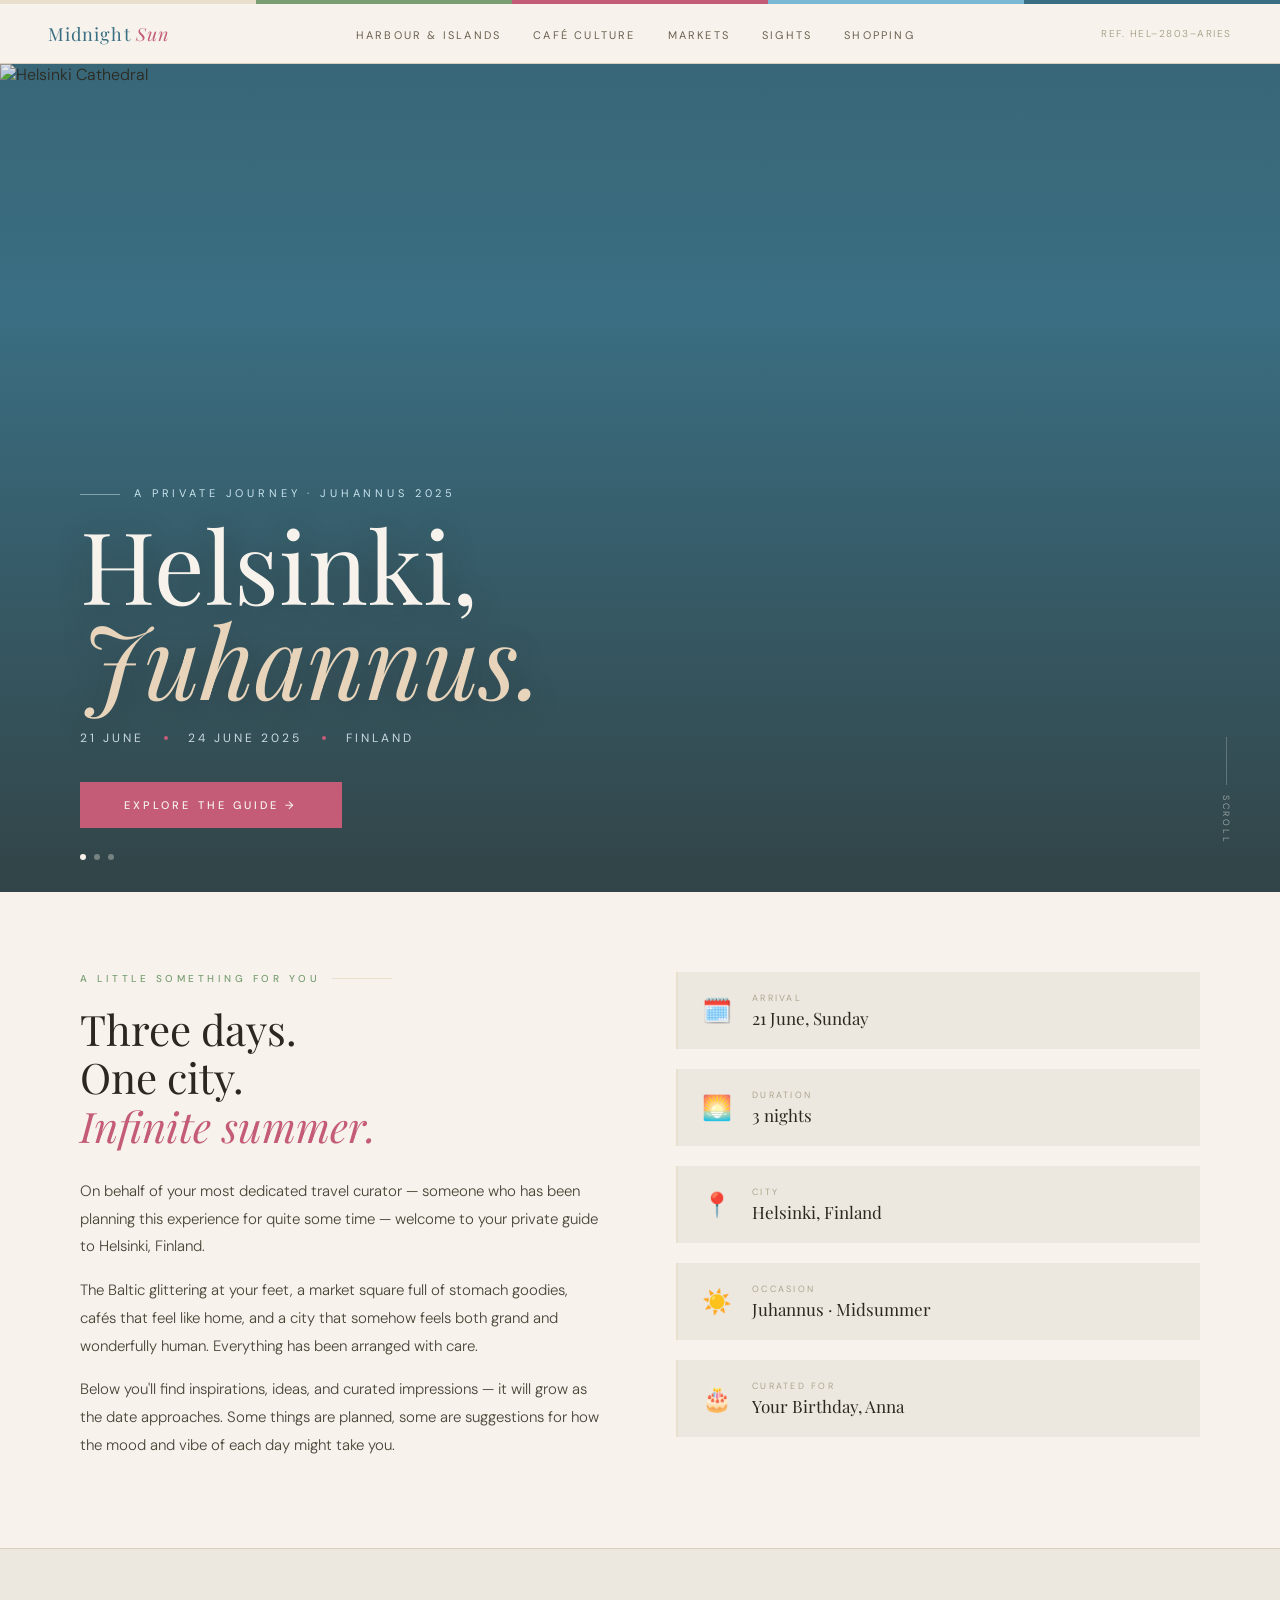
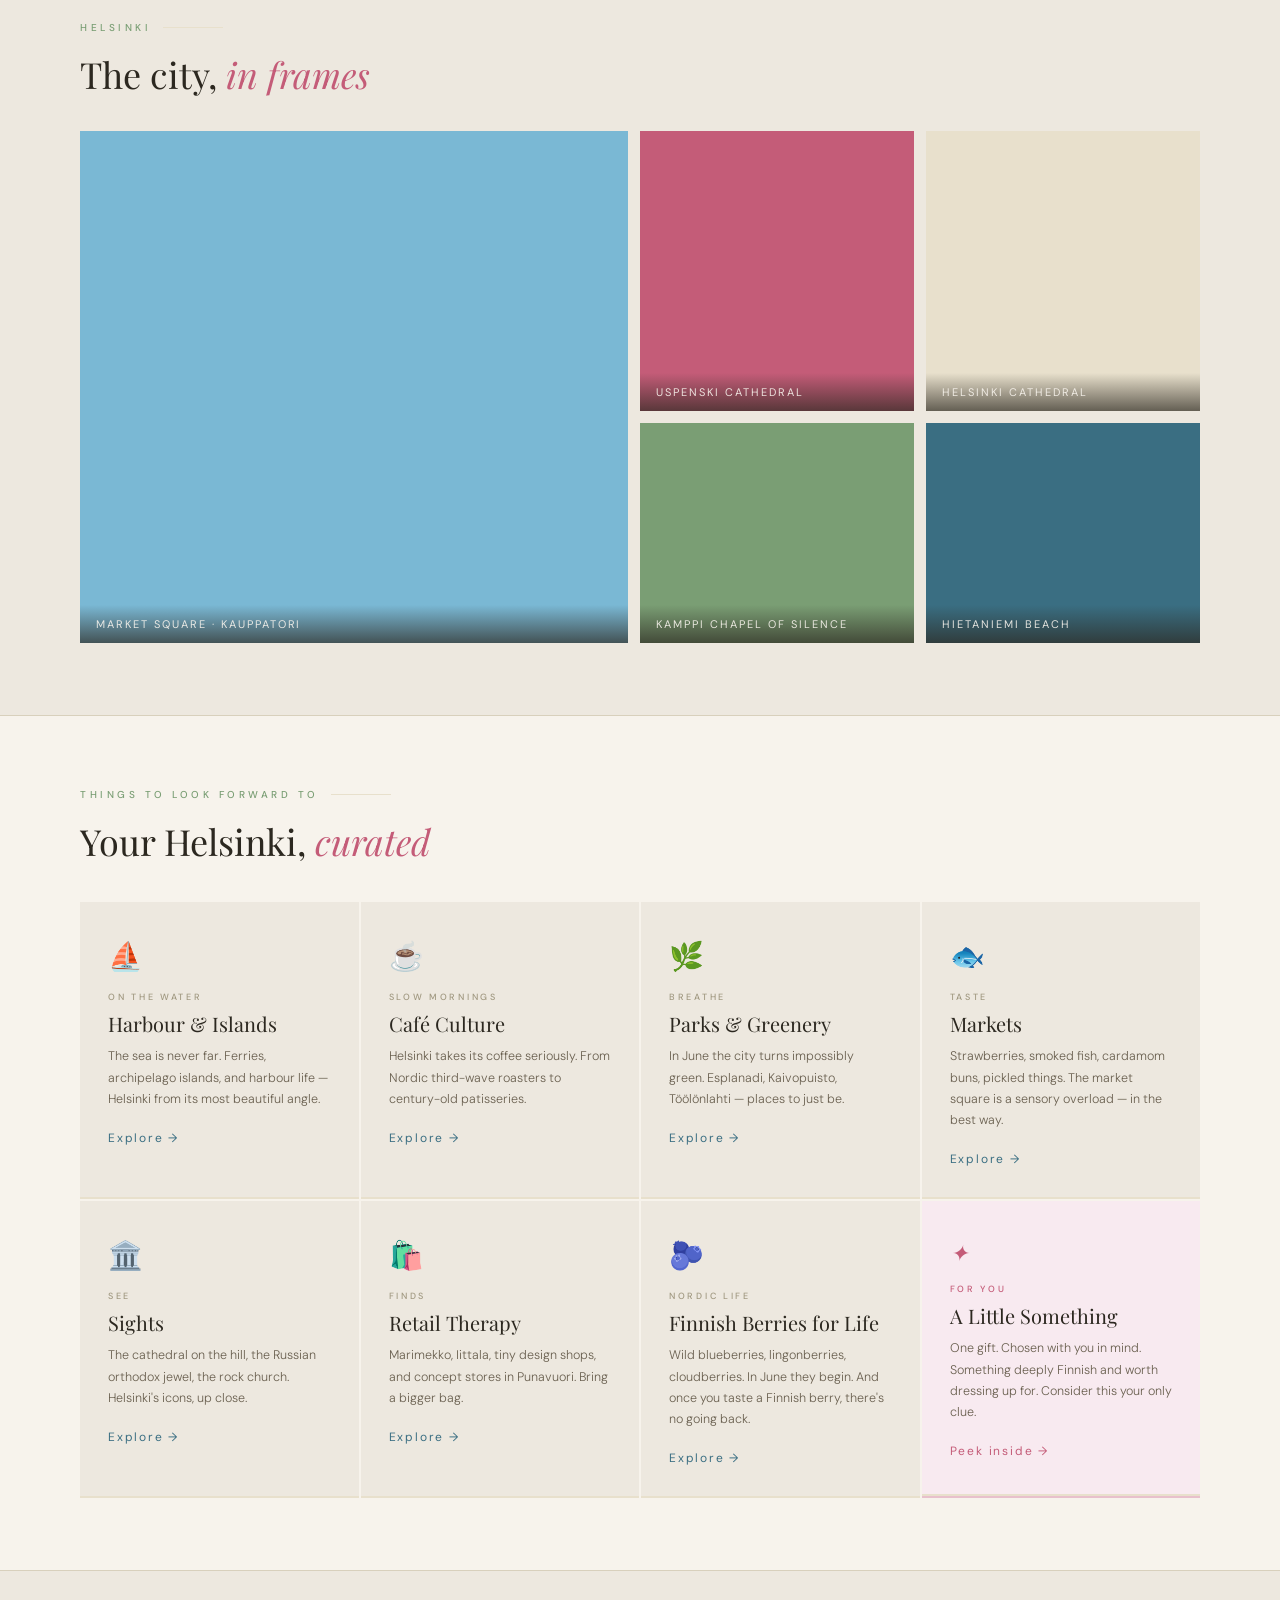
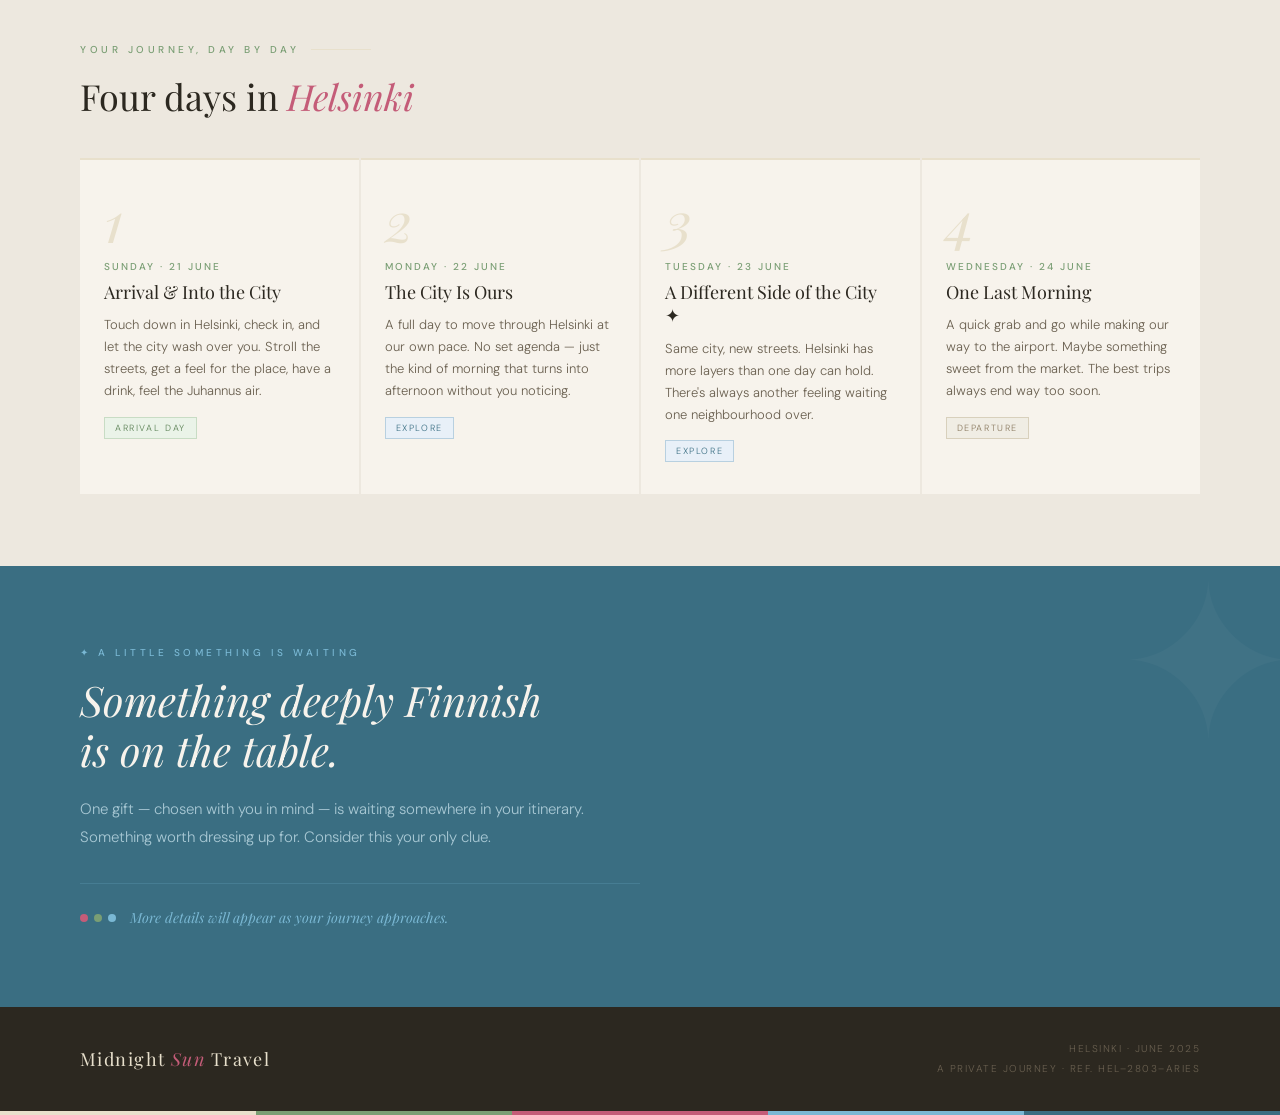
==== index.html @ 5040aefe "Add files via upload" ====
<!DOCTYPE html>
<html lang="en">
<head>
<meta charset="UTF-8">
<meta name="viewport" content="width=device-width, initial-scale=1.0">
<title>Helsinki · Juhannus — Midnight Sun Travel</title>
<link href="https://fonts.googleapis.com/css2?family=Playfair+Display:ital,wght@0,400;0,500;1,400;1,500&family=DM+Sans:wght@300;400;500&display=swap" rel="stylesheet">
<style>
  /* ── BIRCH + RHUBARB PALETTE ──
     Beige:      #E8E0CC
     Sage:       #7A9E74
     Rhubarb:    #C45C78
     Sky:        #7AB8D4
     Steel teal: #3A6E82
     Off-white:  #F7F3EC
     Dark text:  #2C2820
  */

  :root {
    --beige: #E8E0CC;
    --sage: #7A9E74;
    --rhubarb: #C45C78;
    --sky: #7AB8D4;
    --teal: #3A6E82;
    --offwhite: #F7F3EC;
    --dark: #2C2820;
    --warm-bg: #EDE8DF;
    --border: #D8D0BC;
    --muted: #6A6050;
    --light-border: #E8E0CC;
  }

  * { margin: 0; padding: 0; box-sizing: border-box; }

  html { scroll-behavior: smooth; }

  body {
    background: var(--warm-bg);
    font-family: 'DM Sans', sans-serif;
    font-weight: 300;
    color: var(--dark);
    overflow-x: hidden;
  }

  /* ── STRIPE ── */
  .stripe {
    height: 4px;
    background: linear-gradient(to right, #E8E0CC 20%, #7A9E74 20% 40%, #C45C78 40% 60%, #7AB8D4 60% 80%, #3A6E82 80%);
  }

  /* ── NAV ── */
  nav {
    background: var(--offwhite);
    border-bottom: 1px solid var(--border);
    padding: 0 48px;
    display: flex;
    justify-content: space-between;
    align-items: center;
    position: sticky;
    top: 0;
    z-index: 100;
    height: 60px;
  }

  .nav-logo {
    font-family: 'Playfair Display', serif;
    font-size: 18px;
    font-weight: 400;
    color: var(--teal);
    text-decoration: none;
    letter-spacing: 0.06em;
  }
  .nav-logo span { color: var(--rhubarb); font-style: italic; }

  .nav-links {
    display: flex;
    gap: 32px;
    list-style: none;
    align-items: center;
  }

  .nav-links a {
    font-size: 11px;
    letter-spacing: 0.2em;
    text-transform: uppercase;
    color: var(--muted);
    text-decoration: none;
    font-weight: 400;
    transition: color 0.2s;
  }
  .nav-links a:hover { color: var(--teal); }
  .nav-links a.active { color: var(--rhubarb); }

  .nav-ref {
    font-size: 10px;
    letter-spacing: 0.15em;
    text-transform: uppercase;
    color: #A09880;
  }

  /* ── HERO ── */
  .hero {
    position: relative;
    height: 92vh;
    min-height: 600px;
    overflow: hidden;
    background: var(--teal);
  }

  .hero-slides {
    position: absolute;
    inset: 0;
    display: flex;
  }

  .hero-slide {
    position: absolute;
    inset: 0;
    opacity: 0;
    transition: opacity 1.2s ease-in-out;
  }
  .hero-slide.active { opacity: 1; }

  .hero-slide img {
    width: 100%;
    height: 100%;
    object-fit: cover;
    object-position: center 50%;
  }

  .hero-gradient {
    position: absolute;
    inset: 0;
    background: linear-gradient(
      to bottom,
      rgba(44,40,32,0.1) 0%,
      rgba(44,40,32,0) 30%,
      rgba(44,40,32,0.6) 100%
    );
    z-index: 2;
  }

  .hero-content {
    position: absolute;
    bottom: 0;
    left: 0;
    right: 0;
    padding: 64px 80px;
    z-index: 3;
    animation: fadeUp 1.2s ease both;
  }

  @keyframes fadeUp {
    from { opacity: 0; transform: translateY(24px); }
    to { opacity: 1; transform: translateY(0); }
  }

  .hero-eyebrow {
    font-size: 11px;
    letter-spacing: 0.35em;
    text-transform: uppercase;
    color: #C8E4EE;
    font-weight: 400;
    margin-bottom: 16px;
  }
  .hero-eyebrow span {
    display: inline-block;
    width: 40px;
    height: 1px;
    background: rgba(200,228,238,0.5);
    vertical-align: middle;
    margin-right: 14px;
  }

  .hero-title {
    font-family: 'Playfair Display', serif;
    font-size: clamp(52px, 8vw, 100px);
    font-weight: 400;
    color: var(--offwhite);
    line-height: 0.95;
    text-shadow: 0 4px 32px rgba(44,40,32,0.3);
    margin-bottom: 24px;
  }
  .hero-title em {
    font-style: italic;
    color: #E8D4BA;
    display: block;
  }

  .hero-meta {
    display: flex;
    align-items: center;
    gap: 20px;
    margin-bottom: 36px;
  }

  .hero-date {
    font-size: 12px;
    letter-spacing: 0.25em;
    text-transform: uppercase;
    color: #C8D8E0;
    font-weight: 400;
  }

  .hero-dot {
    width: 4px;
    height: 4px;
    border-radius: 50%;
    background: var(--rhubarb);
  }

  .hero-cta {
    display: inline-block;
    background: var(--rhubarb);
    color: var(--offwhite);
    text-decoration: none;
    font-size: 11px;
    font-weight: 500;
    letter-spacing: 0.28em;
    text-transform: uppercase;
    padding: 16px 44px;
    transition: background 0.2s, transform 0.2s;
  }
  .hero-cta:hover {
    background: #A84864;
    transform: translateY(-2px);
  }

  .hero-scroll {
    position: absolute;
    right: 48px;
    bottom: 48px;
    z-index: 3;
    display: flex;
    flex-direction: column;
    align-items: center;
    gap: 10px;
    opacity: 0.6;
  }
  .hero-scroll-text {
    font-size: 9px;
    letter-spacing: 0.3em;
    text-transform: uppercase;
    color: var(--offwhite);
    writing-mode: vertical-lr;
  }
  .hero-scroll-line {
    width: 1px;
    height: 48px;
    background: rgba(247,243,236,0.4);
    animation: scrollLine 2s ease-in-out infinite;
  }
  @keyframes scrollLine {
    0%, 100% { transform: scaleY(0); transform-origin: top; }
    50% { transform: scaleY(1); transform-origin: top; }
  }

  .slide-dots {
    position: absolute;
    bottom: 32px;
    left: 80px;
    z-index: 3;
    display: flex;
    gap: 8px;
  }
  .slide-dot {
    width: 6px;
    height: 6px;
    border-radius: 50%;
    background: rgba(247,243,236,0.35);
    cursor: pointer;
    transition: background 0.3s;
  }
  .slide-dot.active { background: var(--offwhite); }

  /* ── INTRO SECTION ── */
  .intro-section {
    background: var(--offwhite);
    padding: 80px 80px 72px;
    display: grid;
    grid-template-columns: 1fr 1fr;
    gap: 72px;
    border-bottom: 1px solid var(--border);
  }

  .intro-left {}

  .section-eyebrow {
    font-size: 10px;
    letter-spacing: 0.35em;
    text-transform: uppercase;
    color: var(--sage);
    font-weight: 500;
    margin-bottom: 20px;
    display: flex;
    align-items: center;
    gap: 12px;
  }
  .section-eyebrow::after {
    content: '';
    flex: 1;
    max-width: 60px;
    height: 1px;
    background: var(--light-border);
  }

  .intro-title {
    font-family: 'Playfair Display', serif;
    font-size: 42px;
    font-weight: 400;
    line-height: 1.15;
    color: var(--dark);
    margin-bottom: 28px;
  }
  .intro-title em {
    font-style: italic;
    color: var(--rhubarb);
  }

  .intro-body {
    font-size: 15px;
    line-height: 1.85;
    color: #4A4438;
    margin-bottom: 16px;
    font-weight: 300;
  }

  .intro-right {
    display: flex;
    flex-direction: column;
    gap: 20px;
  }

  .journey-stat {
    display: flex;
    align-items: center;
    gap: 20px;
    padding: 20px 24px;
    background: var(--warm-bg);
    border-left: 2px solid var(--beige);
  }
  .journey-stat-icon { font-size: 24px; }
  .journey-stat-label {
    font-size: 9px;
    letter-spacing: 0.25em;
    text-transform: uppercase;
    color: #A09880;
    margin-bottom: 3px;
  }
  .journey-stat-val {
    font-family: 'Playfair Display', serif;
    font-size: 17px;
    color: var(--dark);
  }

  /* ── PHOTO GRID ── */
  .photo-section {
    padding: 72px 80px;
    background: var(--warm-bg);
  }

  .photo-section-header {
    display: flex;
    justify-content: space-between;
    align-items: flex-end;
    margin-bottom: 36px;
  }

  .photo-grid {
    display: grid;
    grid-template-columns: 2fr 1fr 1fr;
    grid-template-rows: 280px 220px;
    gap: 12px;
  }

  .photo-card {
    position: relative;
    overflow: hidden;
    background: var(--beige);
  }
  .photo-card:first-child {
    grid-row: 1 / 3;
  }

  .photo-card img {
    width: 100%;
    height: 100%;
    object-fit: cover;
    transition: transform 0.6s ease;
    display: block;
  }
  .photo-card:hover img { transform: scale(1.04); }

  .photo-label {
    position: absolute;
    bottom: 0;
    left: 0;
    right: 0;
    padding: 12px 16px;
    background: linear-gradient(transparent, rgba(44,40,32,0.7));
    font-size: 11px;
    letter-spacing: 0.18em;
    text-transform: uppercase;
    color: rgba(247,243,236,0.9);
    font-weight: 400;
  }

  /* ── HIGHLIGHTS / CATEGORIES ── */
  .highlights-section {
    background: var(--offwhite);
    padding: 72px 80px;
    border-top: 1px solid var(--border);
    border-bottom: 1px solid var(--border);
  }

  .highlights-grid {
    display: grid;
    grid-template-columns: repeat(4, 1fr);
    gap: 2px;
    margin-top: 40px;
  }

  .highlight-card {
    background: var(--warm-bg);
    padding: 36px 28px 32px;
    text-decoration: none;
    color: var(--dark);
    display: block;
    transition: background 0.25s;
    position: relative;
    overflow: hidden;
  }
  .highlight-card::after {
    content: '';
    position: absolute;
    bottom: 0;
    left: 0;
    right: 0;
    height: 2px;
    background: var(--beige);
    transition: background 0.25s;
  }
  .highlight-card:hover { background: var(--offwhite); }
  .highlight-card:hover::after { background: var(--rhubarb); }

  .highlight-icon {
    font-size: 28px;
    margin-bottom: 16px;
    display: block;
  }
  .highlight-label {
    font-size: 9px;
    letter-spacing: 0.3em;
    text-transform: uppercase;
    color: #A09880;
    font-weight: 500;
    margin-bottom: 8px;
  }
  .highlight-title {
    font-family: 'Playfair Display', serif;
    font-size: 20px;
    font-weight: 400;
    color: var(--dark);
    margin-bottom: 10px;
    line-height: 1.25;
  }
  .highlight-desc {
    font-size: 12.5px;
    line-height: 1.7;
    color: var(--muted);
    font-weight: 300;
  }
  .highlight-arrow {
    margin-top: 20px;
    font-size: 12px;
    letter-spacing: 0.15em;
    color: var(--teal);
    font-weight: 400;
  }

  /* Second row of highlights */
  .highlights-grid-2 {
    display: grid;
    grid-template-columns: repeat(4, 1fr);
    gap: 2px;
    margin-top: 2px;
  }

  /* ── DAYS SECTION ── */
  .days-section {
    padding: 72px 80px;
    background: var(--warm-bg);
  }

  .days-grid {
    display: grid;
    grid-template-columns: repeat(4, 1fr);
    gap: 2px;
    margin-top: 40px;
  }

  .day-card {
    background: var(--offwhite);
    padding: 32px 24px;
    border-top: 2px solid var(--beige);
  }

  .day-num {
    font-family: 'Playfair Display', serif;
    font-size: 56px;
    font-weight: 400;
    font-style: italic;
    color: var(--beige);
    line-height: 1;
    margin-bottom: 12px;
  }
  .day-date-label {
    font-size: 10px;
    letter-spacing: 0.2em;
    text-transform: uppercase;
    color: var(--sage);
    font-weight: 500;
    margin-bottom: 8px;
  }
  .day-title-card {
    font-family: 'Playfair Display', serif;
    font-size: 18px;
    color: var(--dark);
    margin-bottom: 10px;
    line-height: 1.3;
  }
  .day-desc-card {
    font-size: 13px;
    line-height: 1.7;
    color: var(--muted);
    font-weight: 300;
  }

  .day-tag {
    display: inline-block;
    margin-top: 14px;
    font-size: 9px;
    letter-spacing: 0.18em;
    text-transform: uppercase;
    padding: 4px 10px;
  }
  .tag-arrive { background: #EAF3E8; color: #5A8054; border: 1px solid #C8DCC4; }
  .tag-explore { background: #E8F0F8; color: var(--teal); border: 1px solid #B8D0E0; }
  .tag-farewell { background: #F0EDE4; color: #8A7A60; border: 1px solid #D8D0BC; }

  /* ── SURPRISE BOX ── */
  .surprise-section {
    background: var(--teal);
    padding: 80px;
    position: relative;
    overflow: hidden;
  }
  .surprise-section::before {
    content: '✦';
    position: absolute;
    right: -20px;
    top: -30px;
    font-size: 220px;
    color: rgba(255,255,255,0.03);
    font-family: serif;
  }
  .surprise-inner {
    max-width: 560px;
    position: relative;
    z-index: 1;
  }
  .surprise-eyebrow {
    font-size: 10px;
    letter-spacing: 0.35em;
    text-transform: uppercase;
    color: var(--sky);
    font-weight: 500;
    margin-bottom: 16px;
  }
  .surprise-title {
    font-family: 'Playfair Display', serif;
    font-size: 42px;
    font-weight: 400;
    font-style: italic;
    color: var(--offwhite);
    line-height: 1.2;
    margin-bottom: 20px;
  }
  .surprise-body {
    font-size: 15px;
    line-height: 1.85;
    color: #A8C8D4;
    font-weight: 300;
    margin-bottom: 32px;
  }
  .surprise-hint {
    display: flex;
    align-items: center;
    gap: 14px;
    padding-top: 24px;
    border-top: 1px solid rgba(122,184,212,0.2);
  }
  .hint-dots { display: flex; gap: 6px; }
  .hint-dot { width: 8px; height: 8px; border-radius: 50%; }
  .hint-text {
    font-family: 'Playfair Display', serif;
    font-size: 14px;
    font-style: italic;
    color: var(--sky);
  }

  /* ── FOOTER ── */
  footer {
    background: var(--dark);
    padding: 32px 80px;
    display: flex;
    justify-content: space-between;
    align-items: center;
  }
  .footer-logo {
    font-family: 'Playfair Display', serif;
    font-size: 18px;
    color: var(--beige);
    letter-spacing: 0.08em;
  }
  .footer-logo span { color: var(--rhubarb); font-style: italic; }
  .footer-right {
    font-size: 10px;
    color: #6A6050;
    letter-spacing: 0.15em;
    text-transform: uppercase;
    text-align: right;
    line-height: 2;
  }

  /* ── SECTION TITLE ── */
  .section-title {
    font-family: 'Playfair Display', serif;
    font-size: 36px;
    font-weight: 400;
    color: var(--dark);
    line-height: 1.15;
  }
  .section-title em { font-style: italic; color: var(--rhubarb); }

  @media (max-width: 900px) {
    nav { padding: 0 24px; }
    .nav-links { display: none; }
    .hero-content { padding: 40px 32px; }
    .intro-section { grid-template-columns: 1fr; padding: 48px 32px; gap: 40px; }
    .photo-section { padding: 48px 24px; }
    .photo-grid { grid-template-columns: 1fr; grid-template-rows: auto; }
    .photo-card { height: 220px; }
    .photo-card:first-child { grid-row: auto; }
    .highlights-section { padding: 48px 24px; }
    .highlights-grid { grid-template-columns: 1fr 1fr; }
    .highlights-grid-2 { grid-template-columns: 1fr 1fr; }
    .days-section { padding: 48px 24px; }
    .days-grid { grid-template-columns: 1fr 1fr; }
    .surprise-section { padding: 48px 24px; }
    footer { padding: 24px 32px; }
    .slide-dots { left: 32px; }
    .hero-scroll { display: none; }
  }
</style>
</head>
<body>

<div class="stripe"></div>

<!-- NAV -->
<nav>
  <a href="index.html" class="nav-logo">Midnight <span>Sun</span></a>
  <ul class="nav-links">
    <li><a href="harbour.html">Harbour & Islands</a></li>
    <li><a href="cafes.html">Café Culture</a></li>
    <li><a href="markets.html">Markets</a></li>
    <li><a href="sights.html">Sights</a></li>
    <li><a href="shopping.html">Shopping</a></li>
  </ul>
  <div class="nav-ref">Ref. HEL–2803–ARIES</div>
</nav>

<!-- HERO -->
<div class="hero">
  <div class="hero-slides">
    <div class="hero-slide active">
      <img src="https://upload.wikimedia.org/wikipedia/commons/thumb/3/33/Helsinki_Cathedral_and_the_Market_Square.jpg/1280px-Helsinki_Cathedral_and_the_Market_Square.jpg" alt="Helsinki Cathedral" onerror="this.parentElement.style.background='#3A6E82'">
    </div>
    <div class="hero-slide">
      <img src="https://upload.wikimedia.org/wikipedia/commons/thumb/a/a5/Helsinki_Senate_Square.JPG/1280px-Helsinki_Senate_Square.JPG" alt="Senate Square" onerror="this.parentElement.style.background='#3A6E82'">
    </div>
    <div class="hero-slide">
      <img src="https://upload.wikimedia.org/wikipedia/commons/thumb/2/2b/Esplanadi_Park_Helsinki.jpg/1280px-Esplanadi_Park_Helsinki.jpg" alt="Esplanadi" onerror="this.parentElement.style.background='#7A9E74'">
    </div>
  </div>

  <div class="hero-gradient"></div>

  <div class="hero-content">
    <div class="hero-eyebrow"><span></span>A private journey · Juhannus 2025</div>
    <div class="hero-title">
      Helsinki,
      <em>Juhannus.</em>
    </div>
    <div class="hero-meta">
      <span class="hero-date">21 June</span>
      <span class="hero-dot"></span>
      <span class="hero-date">24 June 2025</span>
      <span class="hero-dot"></span>
      <span class="hero-date">Finland</span>
    </div>
    <a href="harbour.html" class="hero-cta">Explore the Guide →</a>
  </div>

  <div class="hero-scroll">
    <div class="hero-scroll-line"></div>
    <div class="hero-scroll-text">Scroll</div>
  </div>

  <div class="slide-dots">
    <div class="slide-dot active" onclick="goSlide(0)"></div>
    <div class="slide-dot" onclick="goSlide(1)"></div>
    <div class="slide-dot" onclick="goSlide(2)"></div>
  </div>
</div>

<!-- INTRO -->
<div class="intro-section">
  <div class="intro-left">
    <div class="section-eyebrow">A little something for you</div>
    <div class="intro-title">Three days.<br>One city.<br><em>Infinite summer.</em></div>
    <p class="intro-body">
      On behalf of your most dedicated travel curator — someone who has been planning this experience for quite some time — welcome to your private guide to Helsinki, Finland.
    </p>
    <p class="intro-body">
      The Baltic glittering at your feet, a market square full of stomach goodies, cafés that feel like home, and a city that somehow feels both grand and wonderfully human. Everything has been arranged with care.
    </p>
    <p class="intro-body">
      Below you'll find inspirations, ideas, and curated impressions — it will grow as the date approaches. Some things are planned, some are suggestions for how the mood and vibe of each day might take you.
    </p>
  </div>
  <div class="intro-right">
    <div class="journey-stat">
      <div class="journey-stat-icon">🗓️</div>
      <div>
        <div class="journey-stat-label">Arrival</div>
        <div class="journey-stat-val">21 June, Sunday</div>
      </div>
    </div>
    <div class="journey-stat">
      <div class="journey-stat-icon">🌅</div>
      <div>
        <div class="journey-stat-label">Duration</div>
        <div class="journey-stat-val">3 nights</div>
      </div>
    </div>
    <div class="journey-stat">
      <div class="journey-stat-icon">📍</div>
      <div>
        <div class="journey-stat-label">City</div>
        <div class="journey-stat-val">Helsinki, Finland</div>
      </div>
    </div>
    <div class="journey-stat">
      <div class="journey-stat-icon">☀️</div>
      <div>
        <div class="journey-stat-label">Occasion</div>
        <div class="journey-stat-val">Juhannus · Midsummer</div>
      </div>
    </div>
    <div class="journey-stat">
      <div class="journey-stat-icon">🎂</div>
      <div>
        <div class="journey-stat-label">Curated for</div>
        <div class="journey-stat-val">Your Birthday, Anna</div>
      </div>
    </div>
  </div>
</div>

<!-- PHOTO GRID -->
<div class="photo-section">
  <div class="photo-section-header">
    <div>
      <div class="section-eyebrow">Helsinki</div>
      <div class="section-title">The city, <em>in frames</em></div>
    </div>
  </div>
  <div class="photo-grid">
    <div class="photo-card">
      <img src="https://upload.wikimedia.org/wikipedia/commons/thumb/9/96/Helsinki_-_Market_Square_-_20180809094127.jpg/1280px-Helsinki_-_Market_Square_-_20180809094127.jpg" alt="Helsinki Market Square" onerror="this.style.display='none'; this.parentElement.style.background='#7AB8D4'">
      <div class="photo-label">Market Square · Kauppatori</div>
    </div>
    <div class="photo-card">
      <img src="https://upload.wikimedia.org/wikipedia/commons/thumb/8/8c/Uspenski_Cathedral_in_Helsinki.jpg/800px-Uspenski_Cathedral_in_Helsinki.jpg" alt="Uspenski Cathedral" onerror="this.style.display='none'; this.parentElement.style.background='#C45C78'">
      <div class="photo-label">Uspenski Cathedral</div>
    </div>
    <div class="photo-card">
      <img src="https://upload.wikimedia.org/wikipedia/commons/thumb/1/19/Helsinki_Cathedral_2.JPG/800px-Helsinki_Cathedral_2.JPG" alt="Helsinki Cathedral" onerror="this.style.display='none'; this.parentElement.style.background='#E8E0CC'">
      <div class="photo-label">Helsinki Cathedral</div>
    </div>
    <div class="photo-card">
      <img src="https://upload.wikimedia.org/wikipedia/commons/thumb/b/bb/Kamppi_Chapel_Helsinki_2012.jpg/800px-Kamppi_Chapel_Helsinki_2012.jpg" alt="Kamppi Chapel" onerror="this.style.display='none'; this.parentElement.style.background='#7A9E74'">
      <div class="photo-label">Kamppi Chapel of Silence</div>
    </div>
    <div class="photo-card">
      <img src="https://upload.wikimedia.org/wikipedia/commons/thumb/1/1a/Hietaranta_beach_Helsinki.jpg/800px-Hietaranta_beach_Helsinki.jpg" alt="Helsinki Beach" onerror="this.style.display='none'; this.parentElement.style.background='#3A6E82'">
      <div class="photo-label">Hietaniemi Beach</div>
    </div>
  </div>
</div>

<!-- HIGHLIGHTS / CATEGORY LINKS -->
<div class="highlights-section">
  <div class="section-eyebrow">Things to look forward to</div>
  <div class="section-title">Your Helsinki, <em>curated</em></div>

  <div class="highlights-grid">
    <a href="harbour.html" class="highlight-card">
      <span class="highlight-icon">⛵</span>
      <div class="highlight-label">On the water</div>
      <div class="highlight-title">Harbour & Islands</div>
      <div class="highlight-desc">The sea is never far. Ferries, archipelago islands, and harbour life — Helsinki from its most beautiful angle.</div>
      <div class="highlight-arrow">Explore →</div>
    </a>
    <a href="cafes.html" class="highlight-card">
      <span class="highlight-icon">☕</span>
      <div class="highlight-label">Slow mornings</div>
      <div class="highlight-title">Café Culture</div>
      <div class="highlight-desc">Helsinki takes its coffee seriously. From Nordic third-wave roasters to century-old patisseries.</div>
      <div class="highlight-arrow">Explore →</div>
    </a>
    <a href="greenery.html" class="highlight-card">
      <span class="highlight-icon">🌿</span>
      <div class="highlight-label">Breathe</div>
      <div class="highlight-title">Parks & Greenery</div>
      <div class="highlight-desc">In June the city turns impossibly green. Esplanadi, Kaivopuisto, Töölönlahti — places to just be.</div>
      <div class="highlight-arrow">Explore →</div>
    </a>
    <a href="markets.html" class="highlight-card">
      <span class="highlight-icon">🐟</span>
      <div class="highlight-label">Taste</div>
      <div class="highlight-title">Markets</div>
      <div class="highlight-desc">Strawberries, smoked fish, cardamom buns, pickled things. The market square is a sensory overload — in the best way.</div>
      <div class="highlight-arrow">Explore →</div>
    </a>
  </div>
  <div class="highlights-grid-2">
    <a href="sights.html" class="highlight-card">
      <span class="highlight-icon">🏛️</span>
      <div class="highlight-label">See</div>
      <div class="highlight-title">Sights</div>
      <div class="highlight-desc">The cathedral on the hill, the Russian orthodox jewel, the rock church. Helsinki's icons, up close.</div>
      <div class="highlight-arrow">Explore →</div>
    </a>
    <a href="shopping.html" class="highlight-card">
      <span class="highlight-icon">🛍️</span>
      <div class="highlight-label">Finds</div>
      <div class="highlight-title">Retail Therapy</div>
      <div class="highlight-desc">Marimekko, Iittala, tiny design shops, and concept stores in Punavuori. Bring a bigger bag.</div>
      <div class="highlight-arrow">Explore →</div>
    </a>
    <a href="berries.html" class="highlight-card">
      <span class="highlight-icon">🫐</span>
      <div class="highlight-label">Nordic life</div>
      <div class="highlight-title">Finnish Berries for Life</div>
      <div class="highlight-desc">Wild blueberries, lingonberries, cloudberries. In June they begin. And once you taste a Finnish berry, there's no going back.</div>
      <div class="highlight-arrow">Explore →</div>
    </a>
    <a href="surprise.html" class="highlight-card" style="background: #F8EAF0; border-bottom: 2px solid #E8C0CC;">
      <span class="highlight-icon" style="font-family:'Playfair Display',serif; font-style:italic; color: var(--rhubarb); font-size:22px;">✦</span>
      <div class="highlight-label" style="color: #C45C78;">For you</div>
      <div class="highlight-title">A Little Something</div>
      <div class="highlight-desc">One gift. Chosen with you in mind. Something deeply Finnish and worth dressing up for. Consider this your only clue.</div>
      <div class="highlight-arrow" style="color: var(--rhubarb);">Peek inside →</div>
    </a>
  </div>
</div>

<!-- DAYS -->
<div class="days-section">
  <div class="section-eyebrow">Your journey, day by day</div>
  <div class="section-title">Four days in <em>Helsinki</em></div>
  <div class="days-grid">
    <div class="day-card">
      <div class="day-num">1</div>
      <div class="day-date-label">Sunday · 21 June</div>
      <div class="day-title-card">Arrival & Into the City</div>
      <div class="day-desc-card">Touch down in Helsinki, check in, and let the city wash over you. Stroll the streets, get a feel for the place, have a drink, feel the Juhannus air.</div>
      <span class="day-tag tag-arrive">Arrival Day</span>
    </div>
    <div class="day-card">
      <div class="day-num">2</div>
      <div class="day-date-label">Monday · 22 June</div>
      <div class="day-title-card">The City Is Ours</div>
      <div class="day-desc-card">A full day to move through Helsinki at our own pace. No set agenda — just the kind of morning that turns into afternoon without you noticing.</div>
      <span class="day-tag tag-explore">Explore</span>
    </div>
    <div class="day-card">
      <div class="day-num">3</div>
      <div class="day-date-label">Tuesday · 23 June</div>
      <div class="day-title-card">A Different Side of the City ✦</div>
      <div class="day-desc-card">Same city, new streets. Helsinki has more layers than one day can hold. There's always another feeling waiting one neighbourhood over.</div>
      <span class="day-tag tag-explore">Explore</span>
    </div>
    <div class="day-card">
      <div class="day-num">4</div>
      <div class="day-date-label">Wednesday · 24 June</div>
      <div class="day-title-card">One Last Morning</div>
      <div class="day-desc-card">A quick grab and go while making our way to the airport. Maybe something sweet from the market. The best trips always end way too soon.</div>
      <span class="day-tag tag-farewell">Departure</span>
    </div>
  </div>
</div>

<!-- SURPRISE -->
<div class="surprise-section">
  <div class="surprise-inner">
    <div class="surprise-eyebrow">✦ A little something is waiting</div>
    <div class="surprise-title">Something deeply Finnish<br>is on the table.</div>
    <div class="surprise-body">
      One gift — chosen with you in mind — is waiting somewhere in your itinerary. Something worth dressing up for. Consider this your only clue.
    </div>
    <div class="surprise-hint">
      <div class="hint-dots">
        <div class="hint-dot" style="background:#C45C78"></div>
        <div class="hint-dot" style="background:#7A9E74"></div>
        <div class="hint-dot" style="background:#7AB8D4"></div>
      </div>
      <div class="hint-text">More details will appear as your journey approaches.</div>
    </div>
  </div>
</div>

<!-- FOOTER -->
<footer>
  <div class="footer-logo">Midnight <span>Sun</span> Travel</div>
  <div class="footer-right">Helsinki · June 2025<br>A private journey · Ref. HEL–2803–ARIES</div>
</footer>
<div class="stripe"></div>

<script>
  let current = 0;
  const slides = document.querySelectorAll('.hero-slide');
  const dots = document.querySelectorAll('.slide-dot');

  function goSlide(n) {
    slides[current].classList.remove('active');
    dots[current].classList.remove('active');
    current = n;
    slides[current].classList.add('active');
    dots[current].classList.add('active');
  }

  setInterval(() => {
    goSlide((current + 1) % slides.length);
  }, 5000);
</script>
</body>
</html>
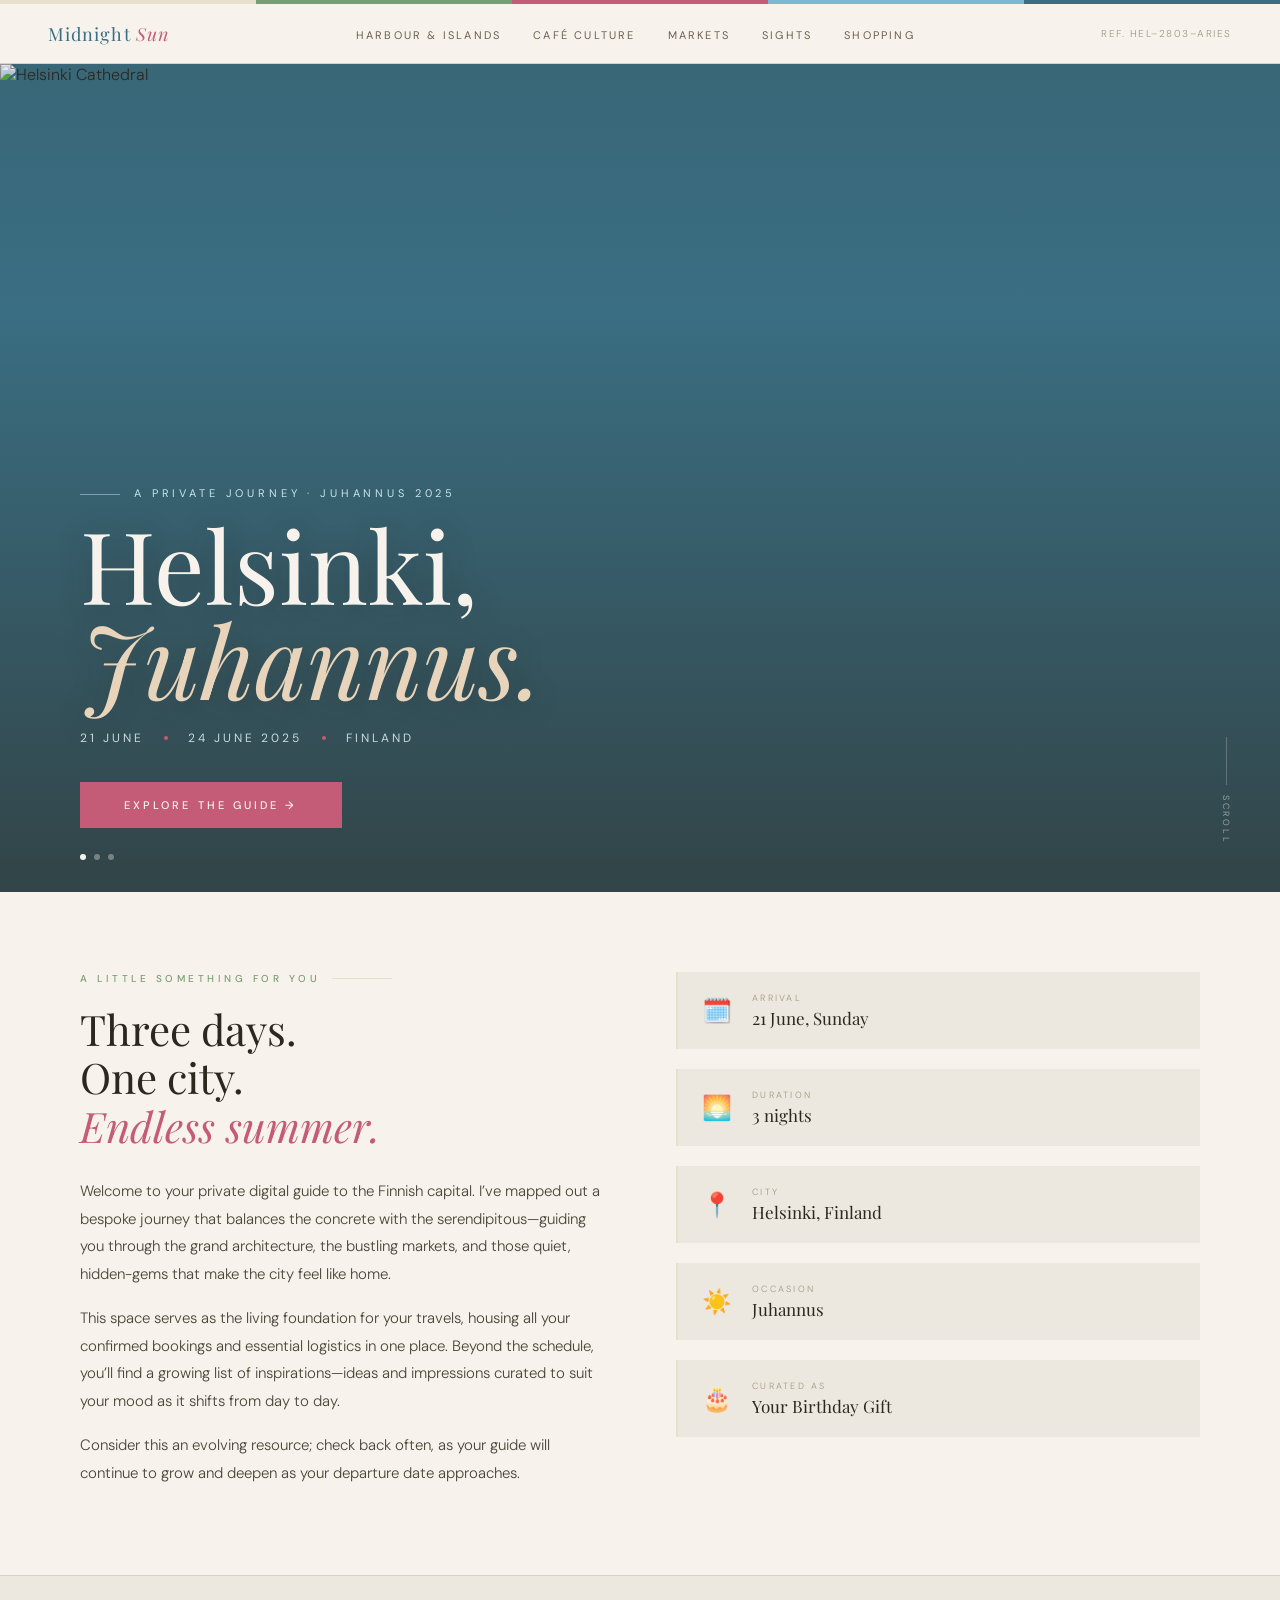
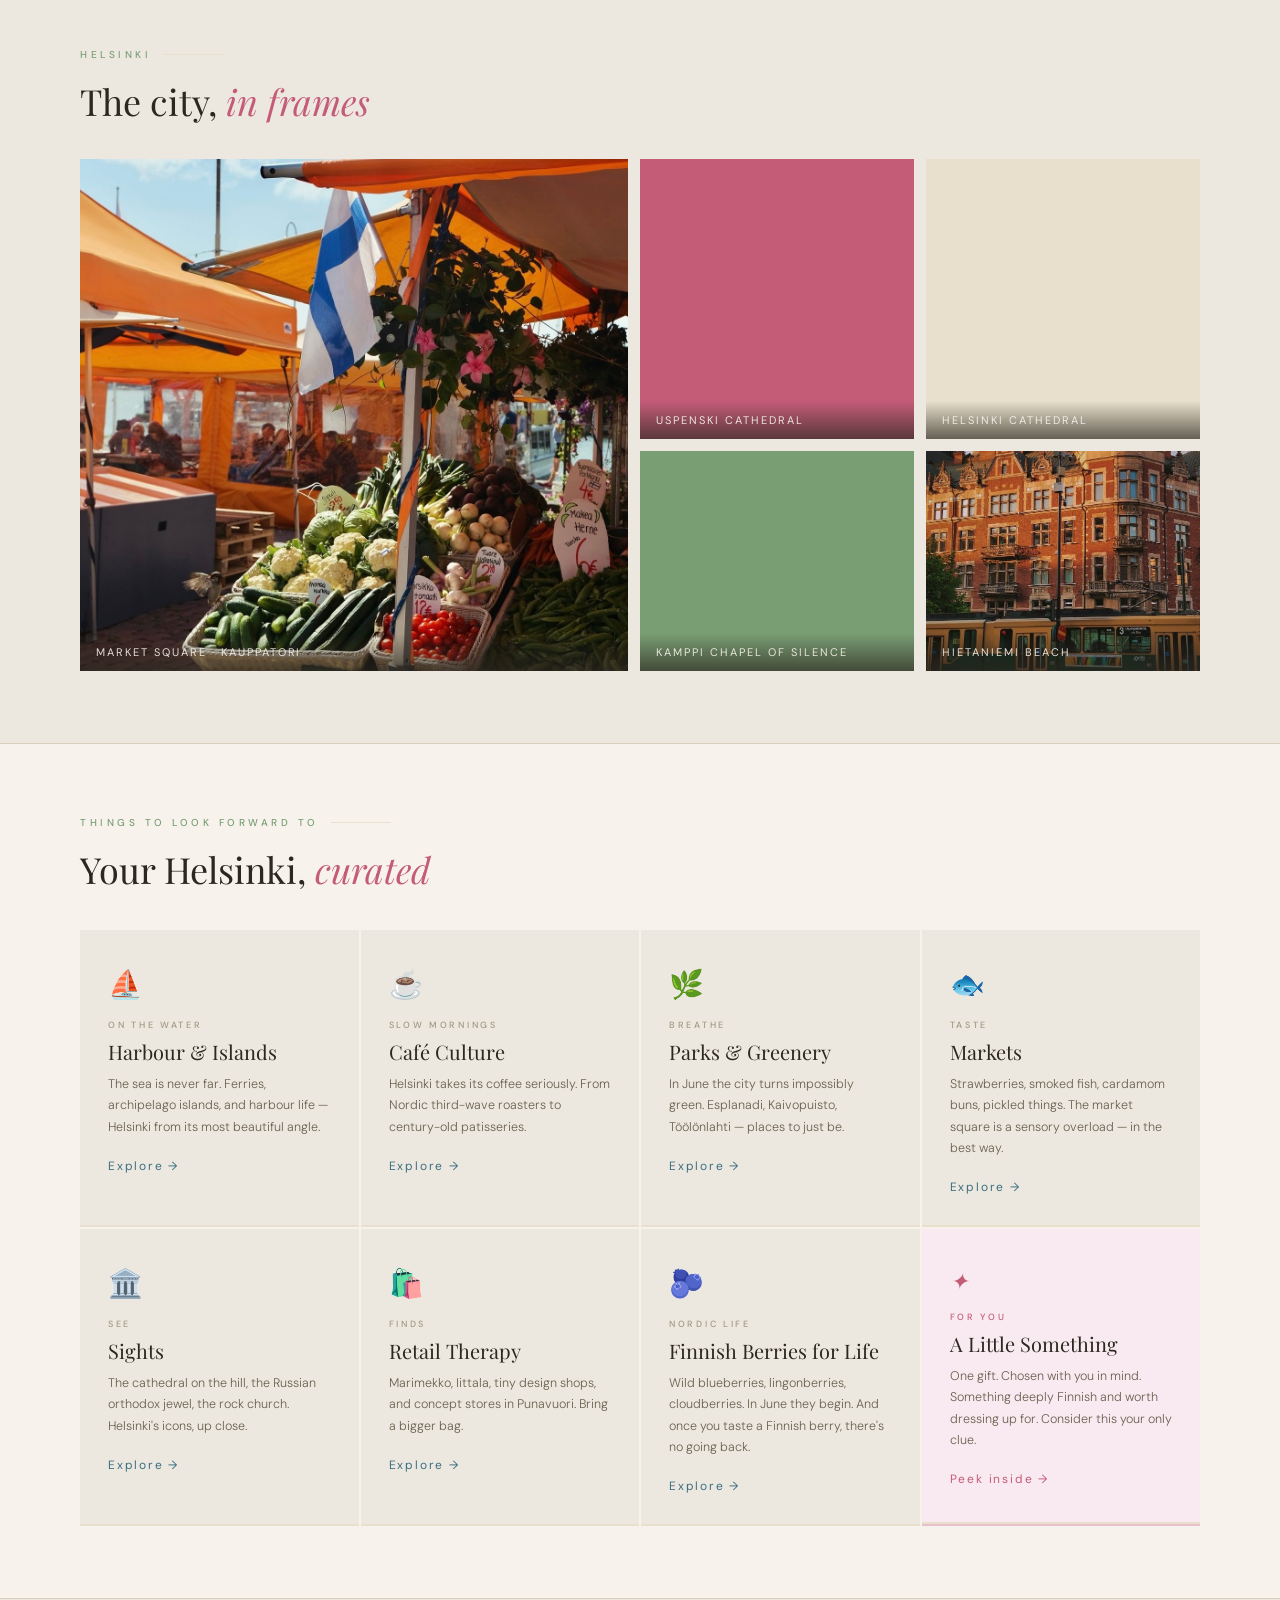
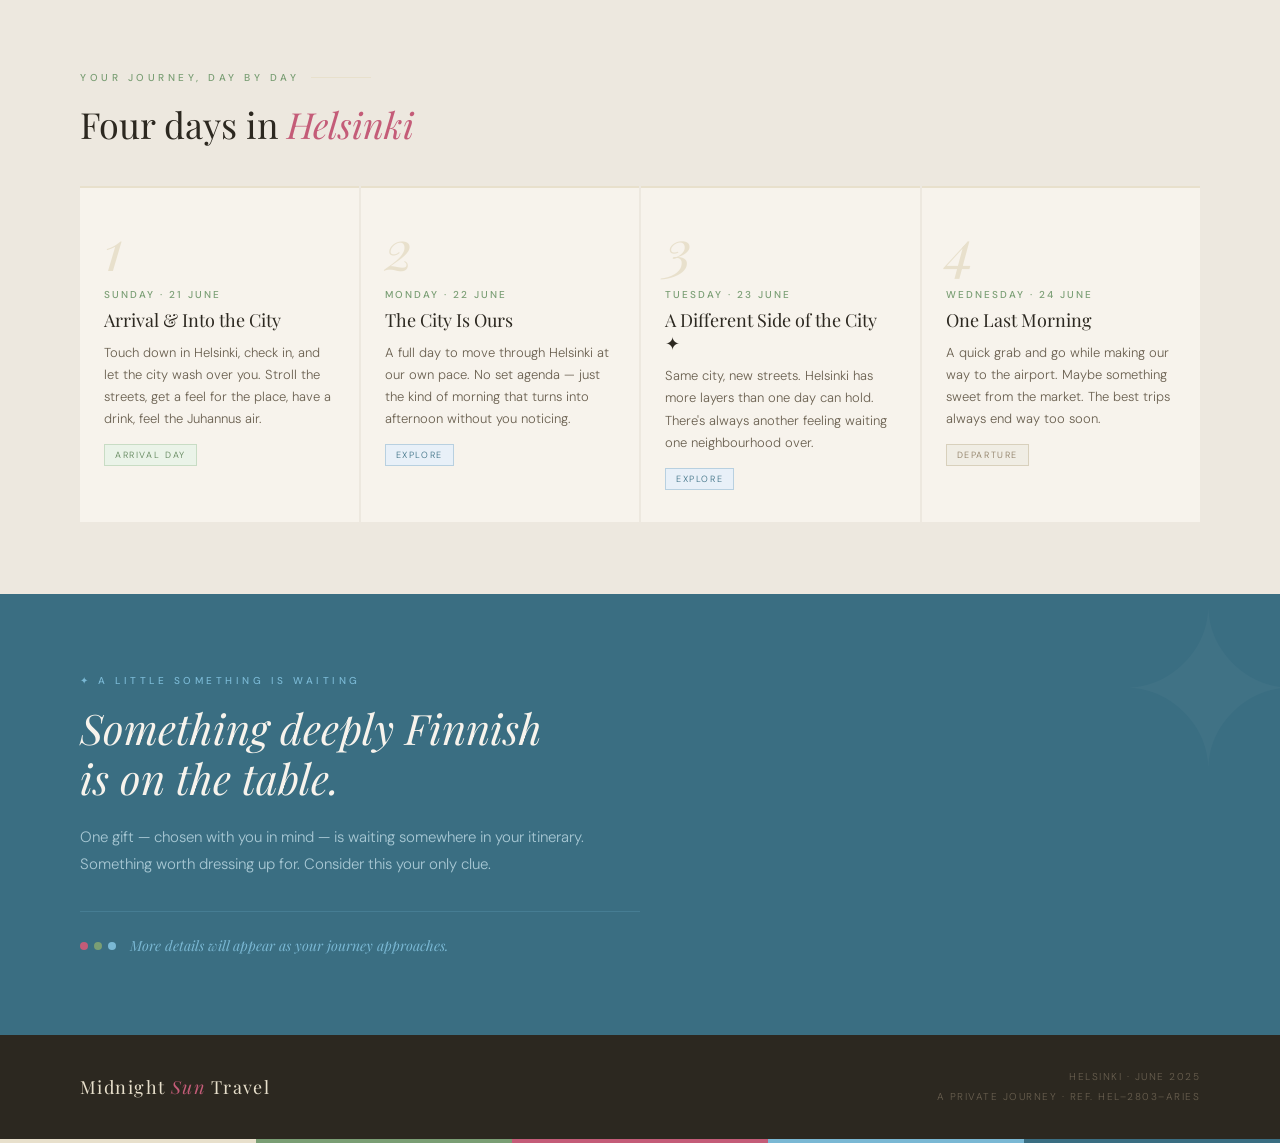
==== commit e4ea045f: "Update index.html" ====
--- a/index.html
+++ b/index.html
@@ -685,13 +685,13 @@
 <div class="hero">
   <div class="hero-slides">
     <div class="hero-slide active">
-      <img src="https://upload.wikimedia.org/wikipedia/commons/thumb/3/33/Helsinki_Cathedral_and_the_Market_Square.jpg/1280px-Helsinki_Cathedral_and_the_Market_Square.jpg" alt="Helsinki Cathedral" onerror="this.parentElement.style.background='#3A6E82'">
+      <img src="https://img.static-kl.com/transform/9c7c504d-75b8-47d6-bf64-d20b7c323f06/" alt="Helsinki Cathedral" onerror="this.parentElement.style.background='#3A6E82'">
     </div>
     <div class="hero-slide">
-      <img src="https://upload.wikimedia.org/wikipedia/commons/thumb/a/a5/Helsinki_Senate_Square.JPG/1280px-Helsinki_Senate_Square.JPG" alt="Senate Square" onerror="this.parentElement.style.background='#3A6E82'">
+      <img src="https://image.tallink.com/image/upload/f_auto,fl_lossy,q_auto:best,h_1378,w_2448/travel/destinations/finland/helsinki/helsinki-city-view.jpg" alt="sky" onerror="this.parentElement.style.background='#3A6E82'">
     </div>
     <div class="hero-slide">
-      <img src="https://upload.wikimedia.org/wikipedia/commons/thumb/2/2b/Esplanadi_Park_Helsinki.jpg/1280px-Esplanadi_Park_Helsinki.jpg" alt="Esplanadi" onerror="this.parentElement.style.background='#7A9E74'">
+      <img src="https://images.trvl-media.com/place/507709/c23e8943-35c9-48ef-929e-c75dc8e8d8c0.jpg" alt="Esplanadi" onerror="this.parentElement.style.background='#7A9E74'">
     </div>
   </div>
 
@@ -729,15 +729,15 @@
 <div class="intro-section">
   <div class="intro-left">
     <div class="section-eyebrow">A little something for you</div>
-    <div class="intro-title">Three days.<br>One city.<br><em>Infinite summer.</em></div>
+    <div class="intro-title">Three days.<br>One city.<br><em>Endless summer.</em></div>
     <p class="intro-body">
-      On behalf of your most dedicated travel curator — someone who has been planning this experience for quite some time — welcome to your private guide to Helsinki, Finland.
+      Welcome to your private digital guide to the Finnish capital. I’ve mapped out a bespoke journey that balances the concrete with the serendipitous—guiding you through the grand architecture, the bustling markets, and those quiet, hidden-gems that make the city feel like home.
     </p>
     <p class="intro-body">
-      The Baltic glittering at your feet, a market square full of stomach goodies, cafés that feel like home, and a city that somehow feels both grand and wonderfully human. Everything has been arranged with care.
+      This space serves as the living foundation for your travels, housing all your confirmed bookings and essential logistics in one place. Beyond the schedule, you’ll find a growing list of inspirations—ideas and impressions curated to suit your mood as it shifts from day to day.
     </p>
     <p class="intro-body">
-      Below you'll find inspirations, ideas, and curated impressions — it will grow as the date approaches. Some things are planned, some are suggestions for how the mood and vibe of each day might take you.
+      Consider this an evolving resource; check back often, as your guide will continue to grow and deepen as your departure date approaches.
     </p>
   </div>
   <div class="intro-right">
@@ -766,14 +766,14 @@
       <div class="journey-stat-icon">☀️</div>
       <div>
         <div class="journey-stat-label">Occasion</div>
-        <div class="journey-stat-val">Juhannus · Midsummer</div>
+        <div class="journey-stat-val">Juhannus</div>
       </div>
     </div>
     <div class="journey-stat">
       <div class="journey-stat-icon">🎂</div>
       <div>
-        <div class="journey-stat-label">Curated for</div>
-        <div class="journey-stat-val">Your Birthday, Anna</div>
+        <div class="journey-stat-label">Curated as</div>
+        <div class="journey-stat-val">Your Birthday Gift</div>
       </div>
     </div>
   </div>
@@ -789,23 +789,23 @@
   </div>
   <div class="photo-grid">
     <div class="photo-card">
-      <img src="https://upload.wikimedia.org/wikipedia/commons/thumb/9/96/Helsinki_-_Market_Square_-_20180809094127.jpg/1280px-Helsinki_-_Market_Square_-_20180809094127.jpg" alt="Helsinki Market Square" onerror="this.style.display='none'; this.parentElement.style.background='#7AB8D4'">
+      <img src="Kauppatori.jpg" alt="Kauppatori" onerror="this.style.display='none'; this.parentElement.style.background='#7AB8D4'">
       <div class="photo-label">Market Square · Kauppatori</div>
     </div>
     <div class="photo-card">
-      <img src="https://upload.wikimedia.org/wikipedia/commons/thumb/8/8c/Uspenski_Cathedral_in_Helsinki.jpg/800px-Uspenski_Cathedral_in_Helsinki.jpg" alt="Uspenski Cathedral" onerror="this.style.display='none'; this.parentElement.style.background='#C45C78'">
+      <img src="https://storage.reveel.guide/photo/018ef5ac-2532-724b-a6d2-3851f217df7b/processed-018ef5ac-2c85-700d-a4e0-e6384f8a3d9d.webp" alt="Uspenski Cathedral" onerror="this.style.display='none'; this.parentElement.style.background='#C45C78'">
       <div class="photo-label">Uspenski Cathedral</div>
     </div>
     <div class="photo-card">
-      <img src="https://upload.wikimedia.org/wikipedia/commons/thumb/1/19/Helsinki_Cathedral_2.JPG/800px-Helsinki_Cathedral_2.JPG" alt="Helsinki Cathedral" onerror="this.style.display='none'; this.parentElement.style.background='#E8E0CC'">
+      <img src="https://cdn.s-cloud.fi/v1/w1920_q75/assets/dam-id/6gUry69-4WW8dwm31hiNkV.webp" alt="Huvilakatu" onerror="this.style.display='none'; this.parentElement.style.background='#E8E0CC'">
       <div class="photo-label">Helsinki Cathedral</div>
     </div>
     <div class="photo-card">
-      <img src="https://upload.wikimedia.org/wikipedia/commons/thumb/b/bb/Kamppi_Chapel_Helsinki_2012.jpg/800px-Kamppi_Chapel_Helsinki_2012.jpg" alt="Kamppi Chapel" onerror="this.style.display='none'; this.parentElement.style.background='#7A9E74'">
+      <img src="https://www.oodihelsinki.fi/wp-content/uploads/2022/02/oodi_helsinki_270819_outside_kuvio_022-scaled-1-900x900.jpg" alt="Oodi Library" onerror="this.style.display='none'; this.parentElement.style.background='#7A9E74'">
       <div class="photo-label">Kamppi Chapel of Silence</div>
     </div>
     <div class="photo-card">
-      <img src="https://upload.wikimedia.org/wikipedia/commons/thumb/1/1a/Hietaranta_beach_Helsinki.jpg/800px-Hietaranta_beach_Helsinki.jpg" alt="Helsinki Beach" onerror="this.style.display='none'; this.parentElement.style.background='#3A6E82'">
+      <img src="Metro.JPG" alt="Metro" onerror="this.style.display='none'; this.parentElement.style.background='#3A6E82'">
       <div class="photo-label">Hietaniemi Beach</div>
     </div>
   </div>
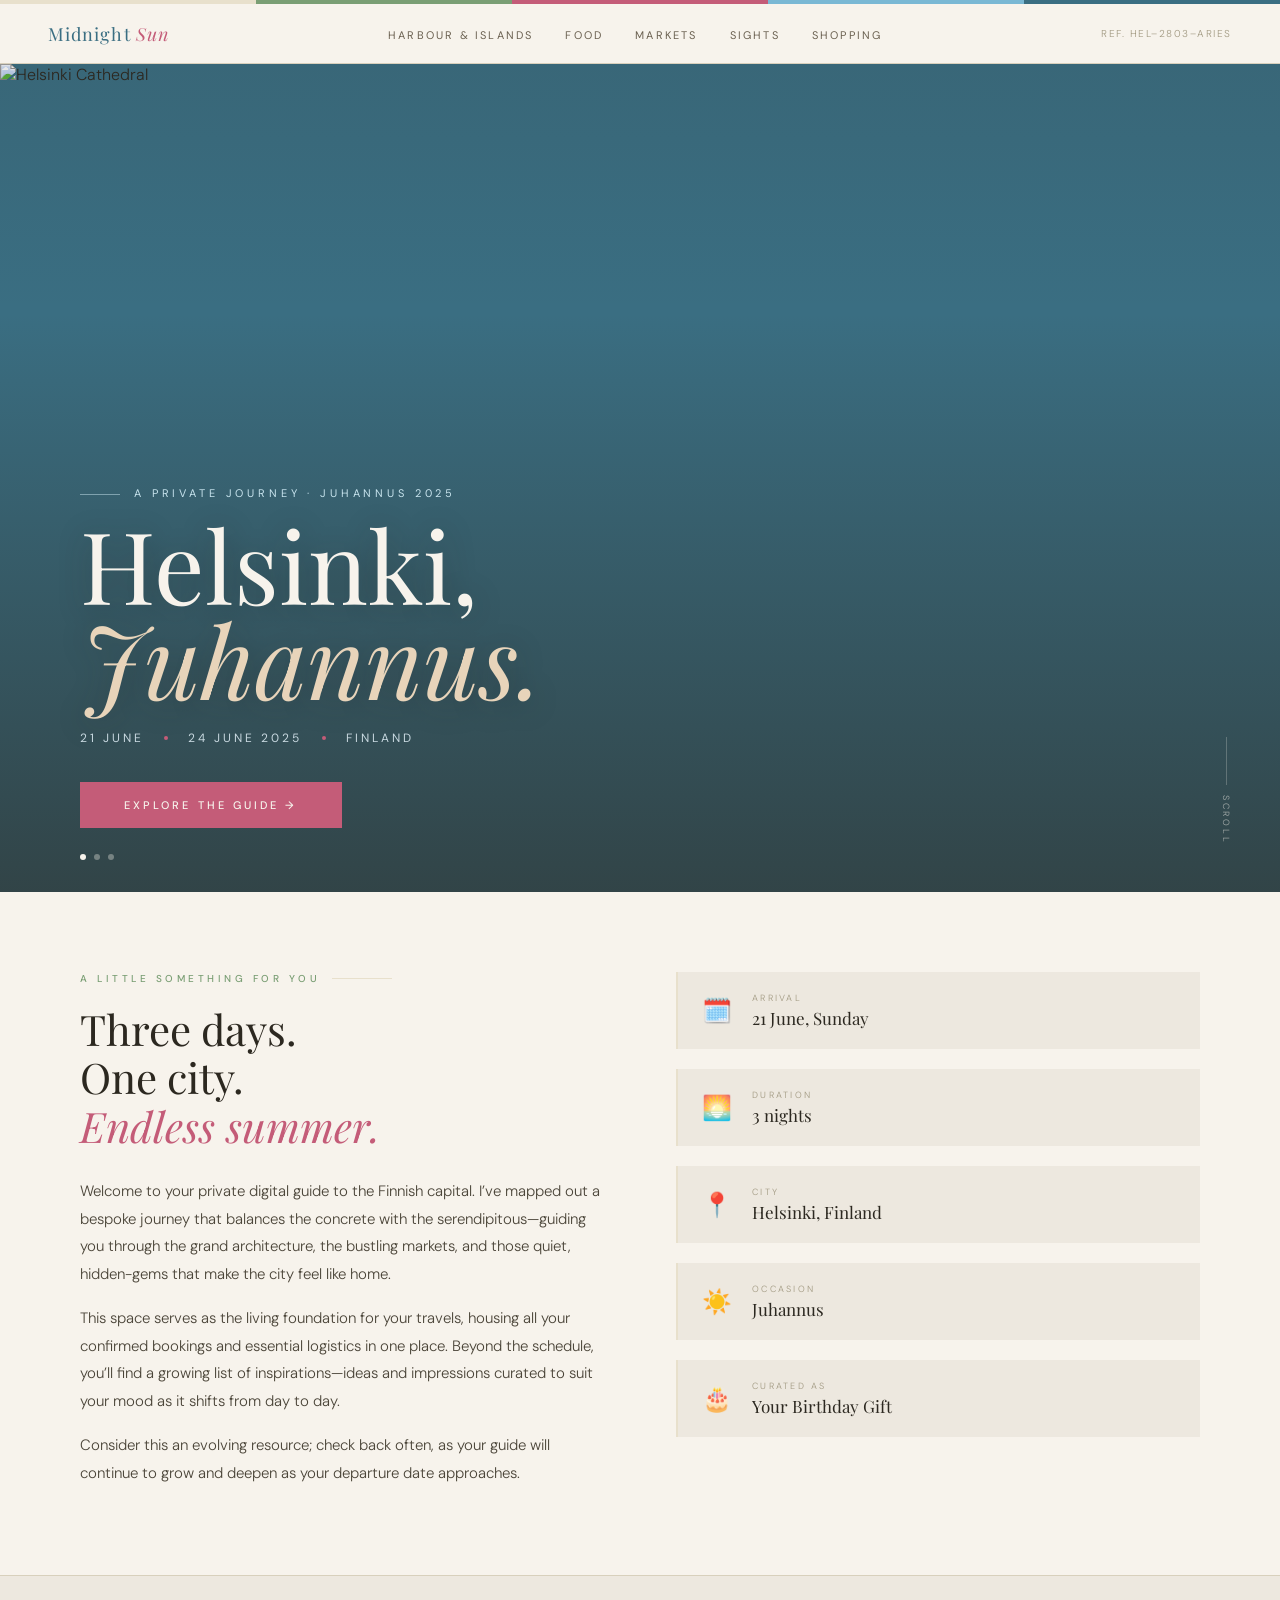
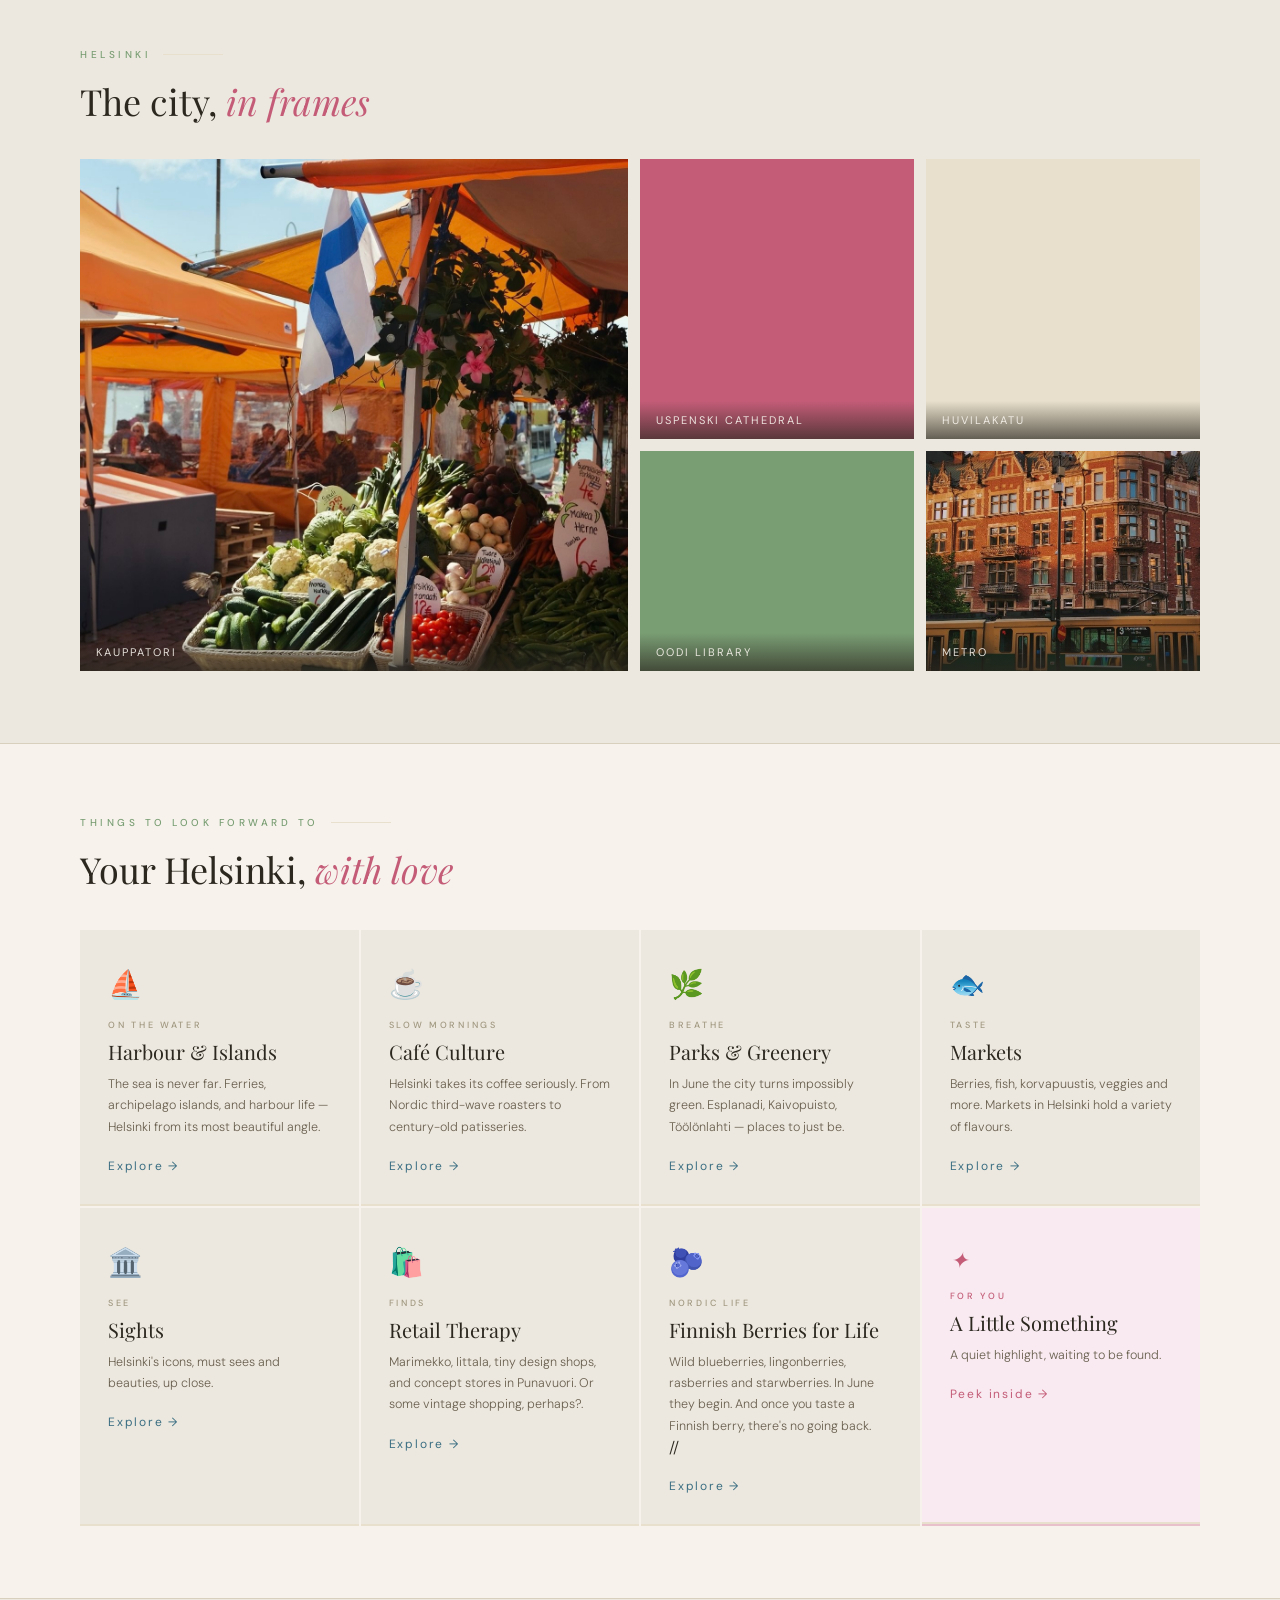
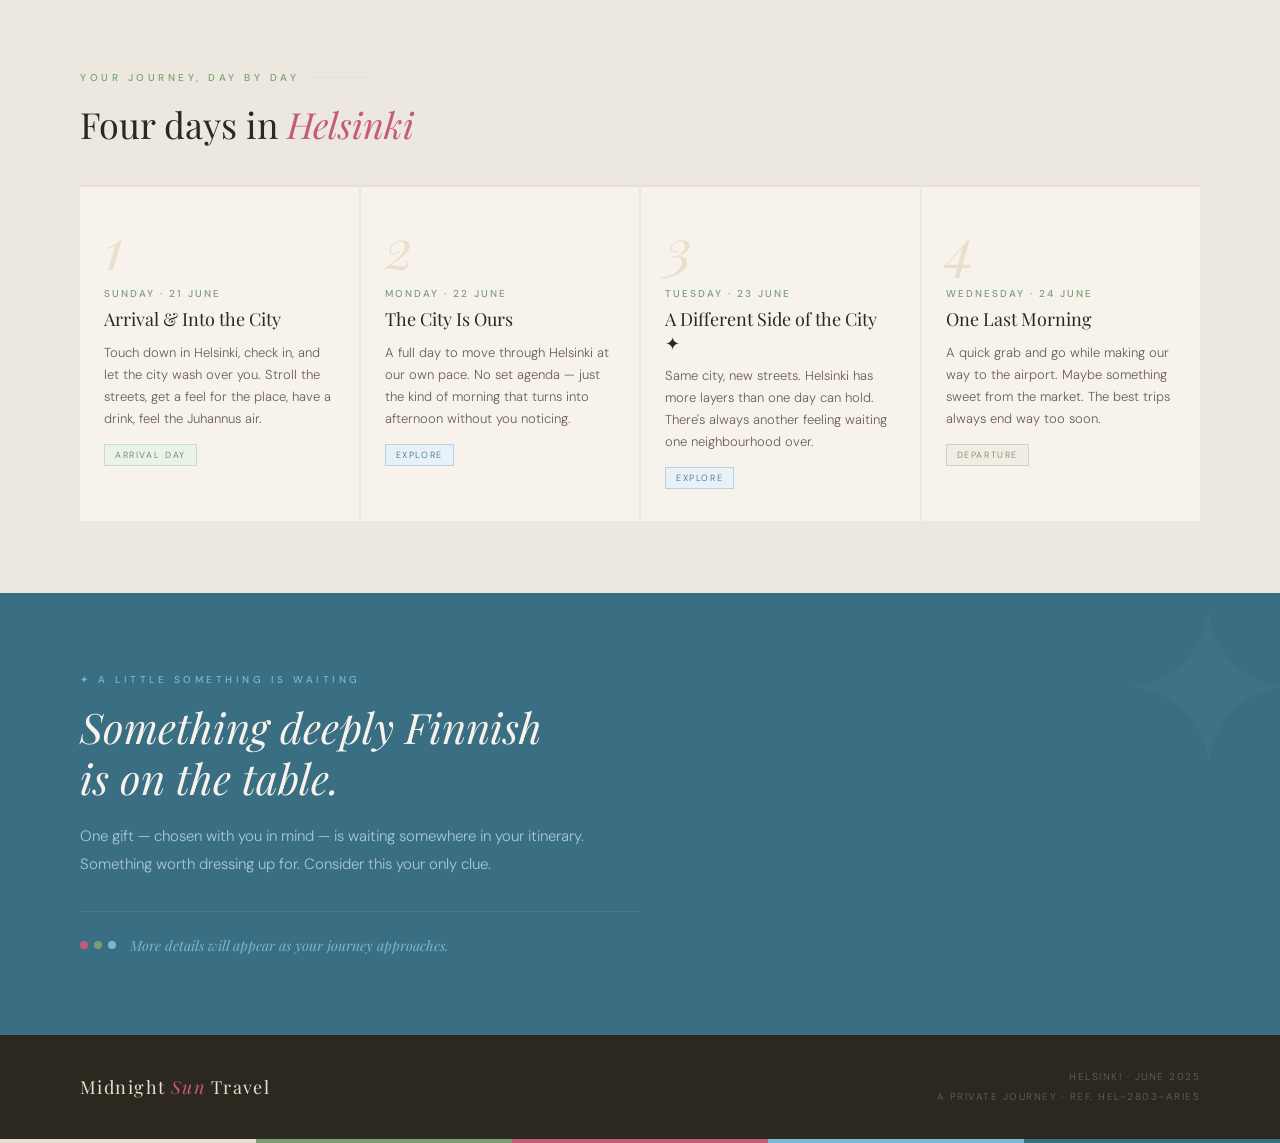
==== commit f4e90956: "Update index.html" ====
--- a/index.html
+++ b/index.html
@@ -673,7 +673,7 @@
   <a href="index.html" class="nav-logo">Midnight <span>Sun</span></a>
   <ul class="nav-links">
     <li><a href="harbour.html">Harbour & Islands</a></li>
-    <li><a href="cafes.html">Café Culture</a></li>
+    <li><a href="cafes.html">Food</a></li>
     <li><a href="markets.html">Markets</a></li>
     <li><a href="sights.html">Sights</a></li>
     <li><a href="shopping.html">Shopping</a></li>
@@ -790,7 +790,7 @@
   <div class="photo-grid">
     <div class="photo-card">
       <img src="Kauppatori.jpg" alt="Kauppatori" onerror="this.style.display='none'; this.parentElement.style.background='#7AB8D4'">
-      <div class="photo-label">Market Square · Kauppatori</div>
+      <div class="photo-label">Kauppatori</div>
     </div>
     <div class="photo-card">
       <img src="https://storage.reveel.guide/photo/018ef5ac-2532-724b-a6d2-3851f217df7b/processed-018ef5ac-2c85-700d-a4e0-e6384f8a3d9d.webp" alt="Uspenski Cathedral" onerror="this.style.display='none'; this.parentElement.style.background='#C45C78'">
@@ -798,15 +798,15 @@
     </div>
     <div class="photo-card">
       <img src="https://cdn.s-cloud.fi/v1/w1920_q75/assets/dam-id/6gUry69-4WW8dwm31hiNkV.webp" alt="Huvilakatu" onerror="this.style.display='none'; this.parentElement.style.background='#E8E0CC'">
-      <div class="photo-label">Helsinki Cathedral</div>
+      <div class="photo-label">Huvilakatu</div>
     </div>
     <div class="photo-card">
       <img src="https://www.oodihelsinki.fi/wp-content/uploads/2022/02/oodi_helsinki_270819_outside_kuvio_022-scaled-1-900x900.jpg" alt="Oodi Library" onerror="this.style.display='none'; this.parentElement.style.background='#7A9E74'">
-      <div class="photo-label">Kamppi Chapel of Silence</div>
+      <div class="photo-label">Oodi Library</div>
     </div>
     <div class="photo-card">
       <img src="Metro.JPG" alt="Metro" onerror="this.style.display='none'; this.parentElement.style.background='#3A6E82'">
-      <div class="photo-label">Hietaniemi Beach</div>
+      <div class="photo-label">Metro</div>
     </div>
   </div>
 </div>
@@ -814,7 +814,7 @@
 <!-- HIGHLIGHTS / CATEGORY LINKS -->
 <div class="highlights-section">
   <div class="section-eyebrow">Things to look forward to</div>
-  <div class="section-title">Your Helsinki, <em>curated</em></div>
+  <div class="section-title">Your Helsinki, <em>with love</em></div>
 
   <div class="highlights-grid">
     <a href="harbour.html" class="highlight-card">
@@ -842,7 +842,7 @@
       <span class="highlight-icon">🐟</span>
       <div class="highlight-label">Taste</div>
       <div class="highlight-title">Markets</div>
-      <div class="highlight-desc">Strawberries, smoked fish, cardamom buns, pickled things. The market square is a sensory overload — in the best way.</div>
+      <div class="highlight-desc">Berries, fish, korvapuustis, veggies and more. Markets in Helsinki hold a variety of flavours.</div>
       <div class="highlight-arrow">Explore →</div>
     </a>
   </div>
@@ -851,28 +851,28 @@
       <span class="highlight-icon">🏛️</span>
       <div class="highlight-label">See</div>
       <div class="highlight-title">Sights</div>
-      <div class="highlight-desc">The cathedral on the hill, the Russian orthodox jewel, the rock church. Helsinki's icons, up close.</div>
+      <div class="highlight-desc">Helsinki's icons, must sees and beauties, up close.</div>
       <div class="highlight-arrow">Explore →</div>
     </a>
     <a href="shopping.html" class="highlight-card">
       <span class="highlight-icon">🛍️</span>
       <div class="highlight-label">Finds</div>
       <div class="highlight-title">Retail Therapy</div>
-      <div class="highlight-desc">Marimekko, Iittala, tiny design shops, and concept stores in Punavuori. Bring a bigger bag.</div>
+      <div class="highlight-desc">Marimekko, Iittala, tiny design shops, and concept stores in Punavuori. Or some vintage shopping, perhaps?.</div>
       <div class="highlight-arrow">Explore →</div>
     </a>
     <a href="berries.html" class="highlight-card">
       <span class="highlight-icon">🫐</span>
       <div class="highlight-label">Nordic life</div>
       <div class="highlight-title">Finnish Berries for Life</div>
-      <div class="highlight-desc">Wild blueberries, lingonberries, cloudberries. In June they begin. And once you taste a Finnish berry, there's no going back.</div>
-      <div class="highlight-arrow">Explore →</div>
+      <div class="highlight-desc">Wild blueberries, lingonberries, rasberries and starwberries. In June they begin. And once you taste a Finnish berry, there's no going back.</div>
+      //<div class="highlight-arrow">Explore →</div>
     </a>
     <a href="surprise.html" class="highlight-card" style="background: #F8EAF0; border-bottom: 2px solid #E8C0CC;">
       <span class="highlight-icon" style="font-family:'Playfair Display',serif; font-style:italic; color: var(--rhubarb); font-size:22px;">✦</span>
       <div class="highlight-label" style="color: #C45C78;">For you</div>
       <div class="highlight-title">A Little Something</div>
-      <div class="highlight-desc">One gift. Chosen with you in mind. Something deeply Finnish and worth dressing up for. Consider this your only clue.</div>
+      <div class="highlight-desc">A quiet highlight, waiting to be found.</div>
       <div class="highlight-arrow" style="color: var(--rhubarb);">Peek inside →</div>
     </a>
   </div>
